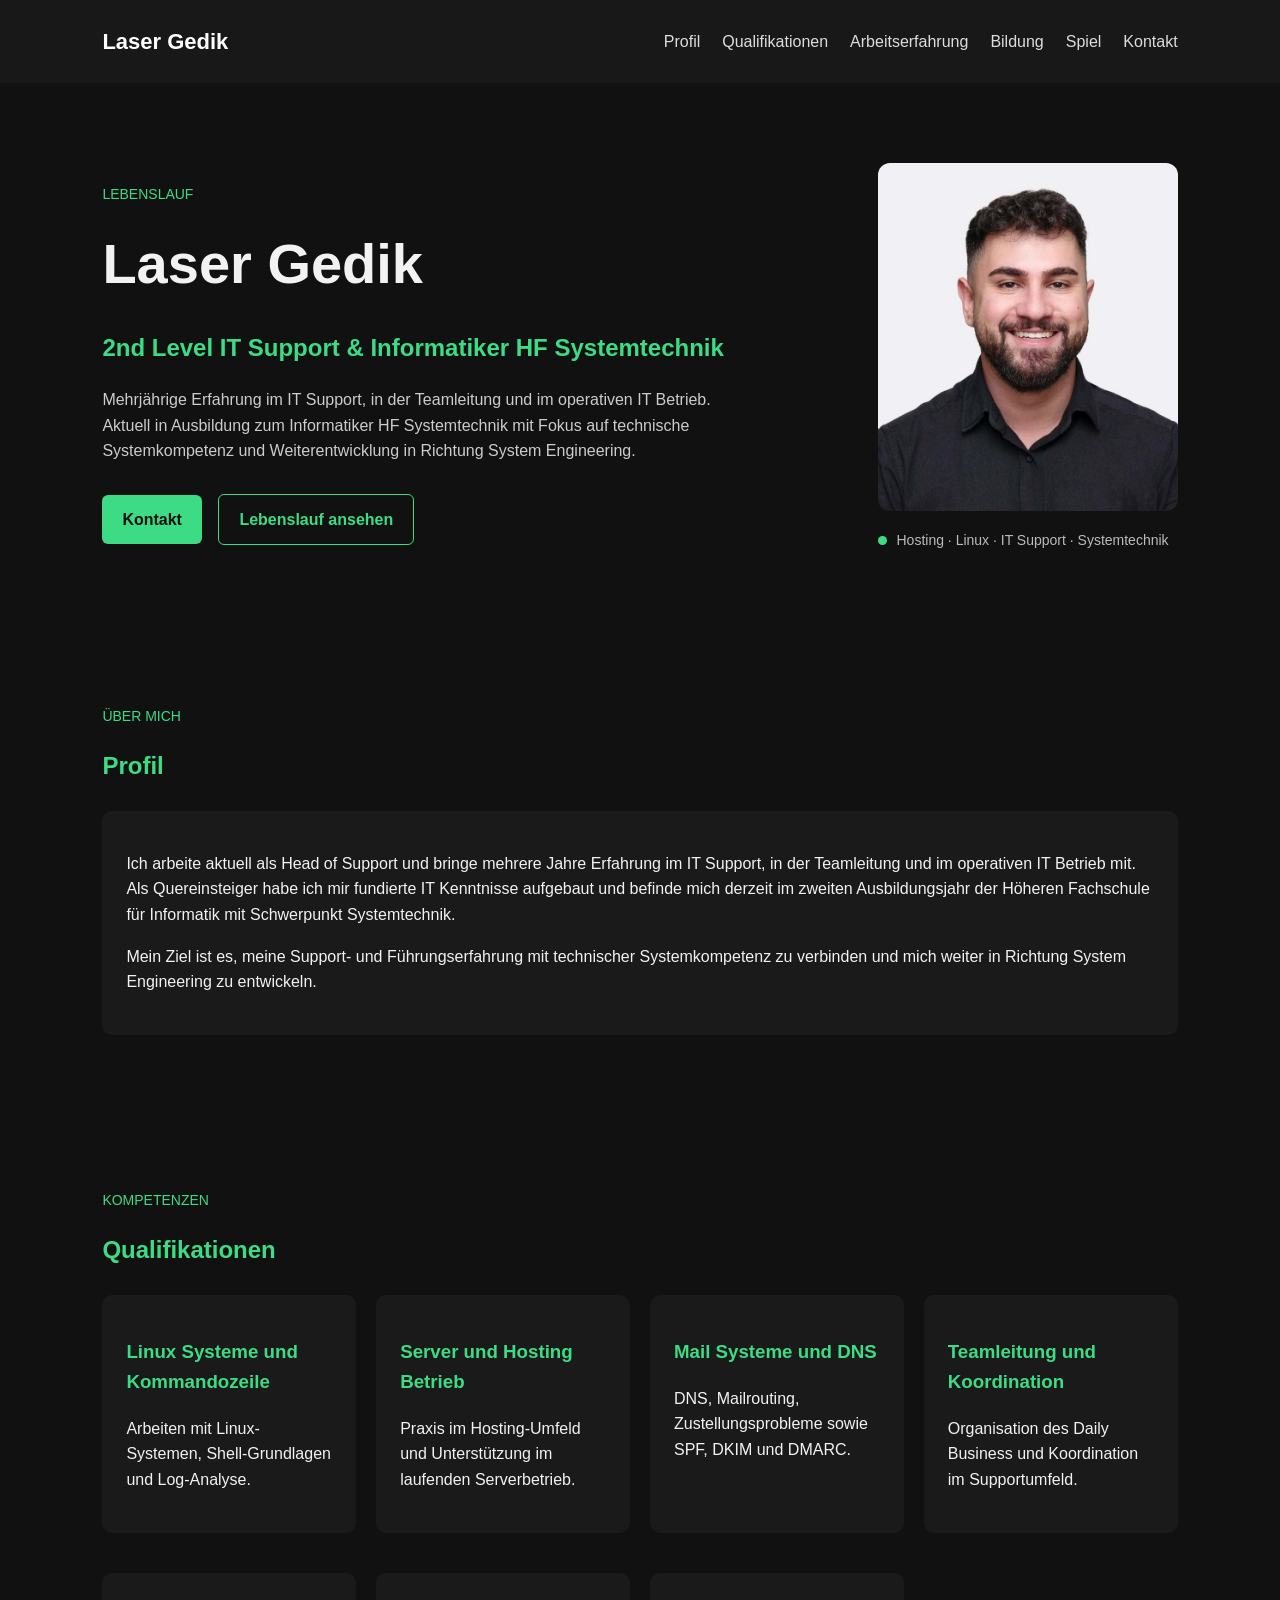
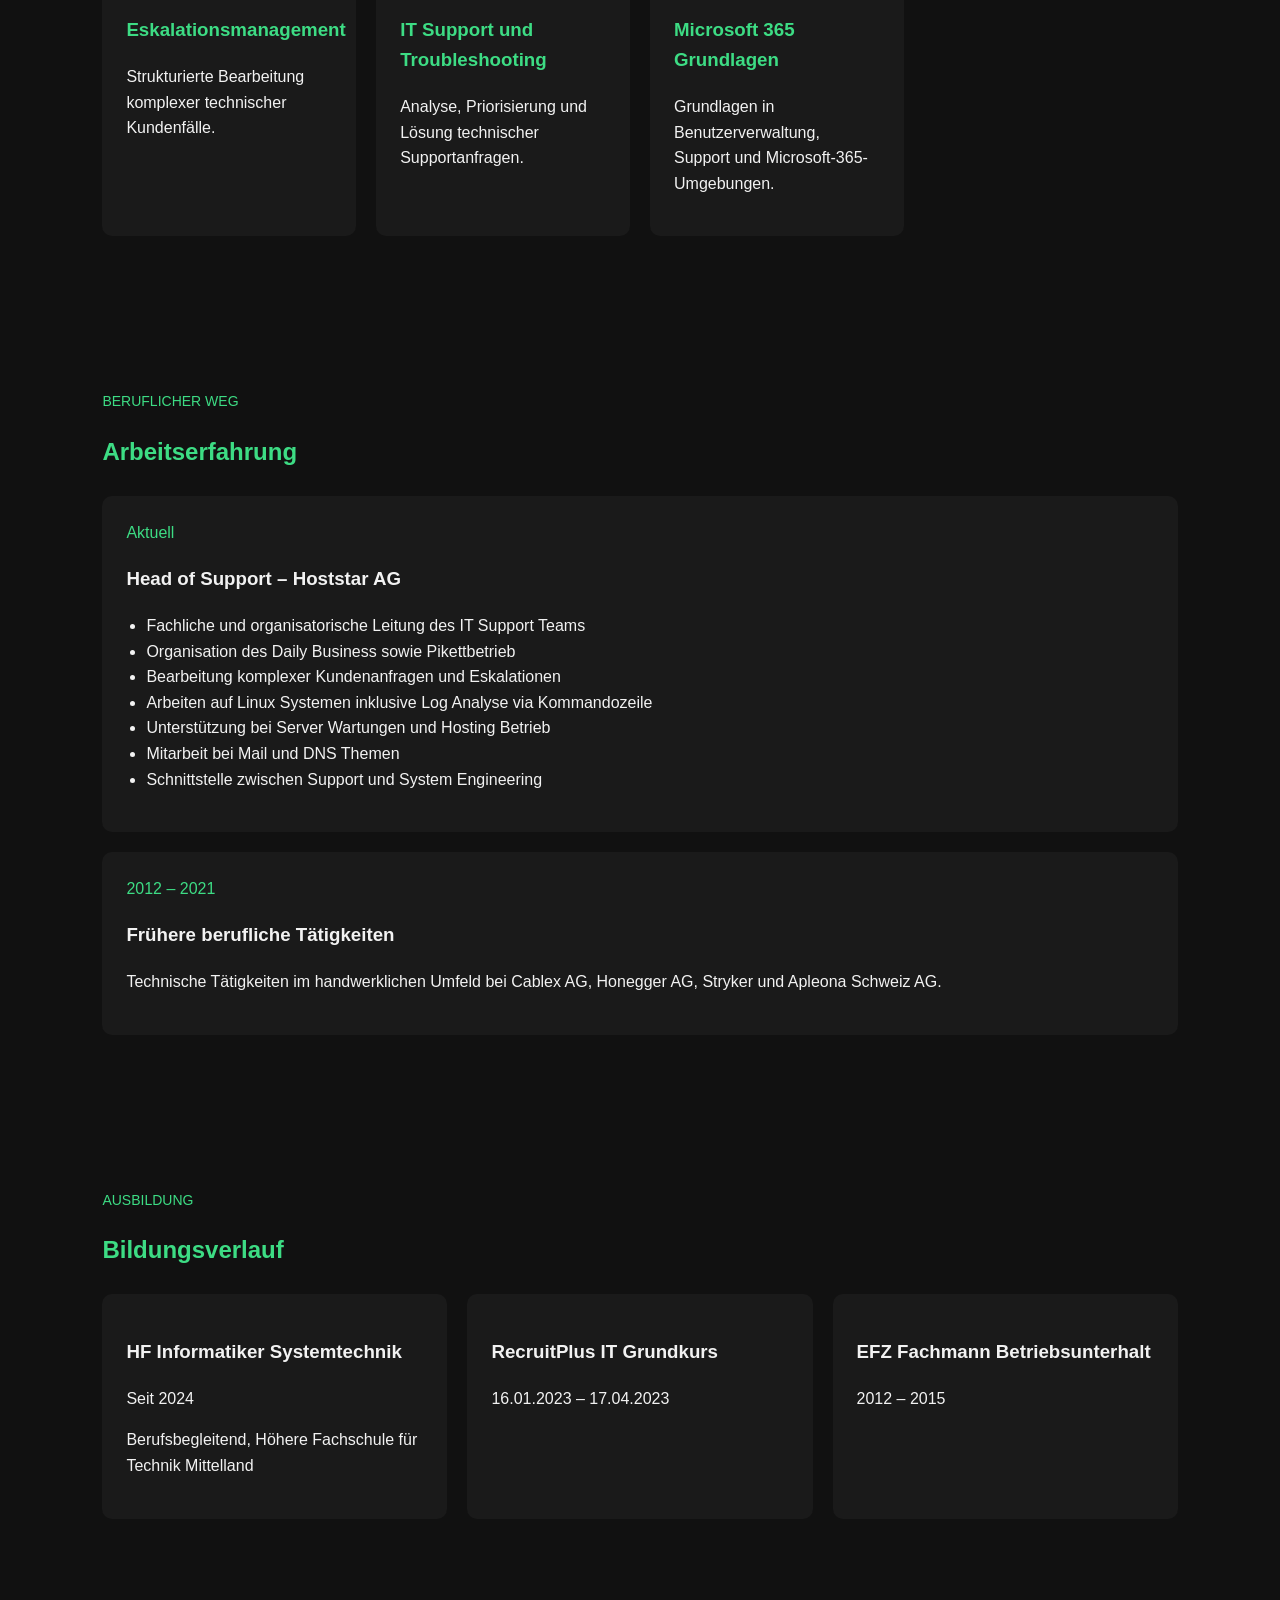
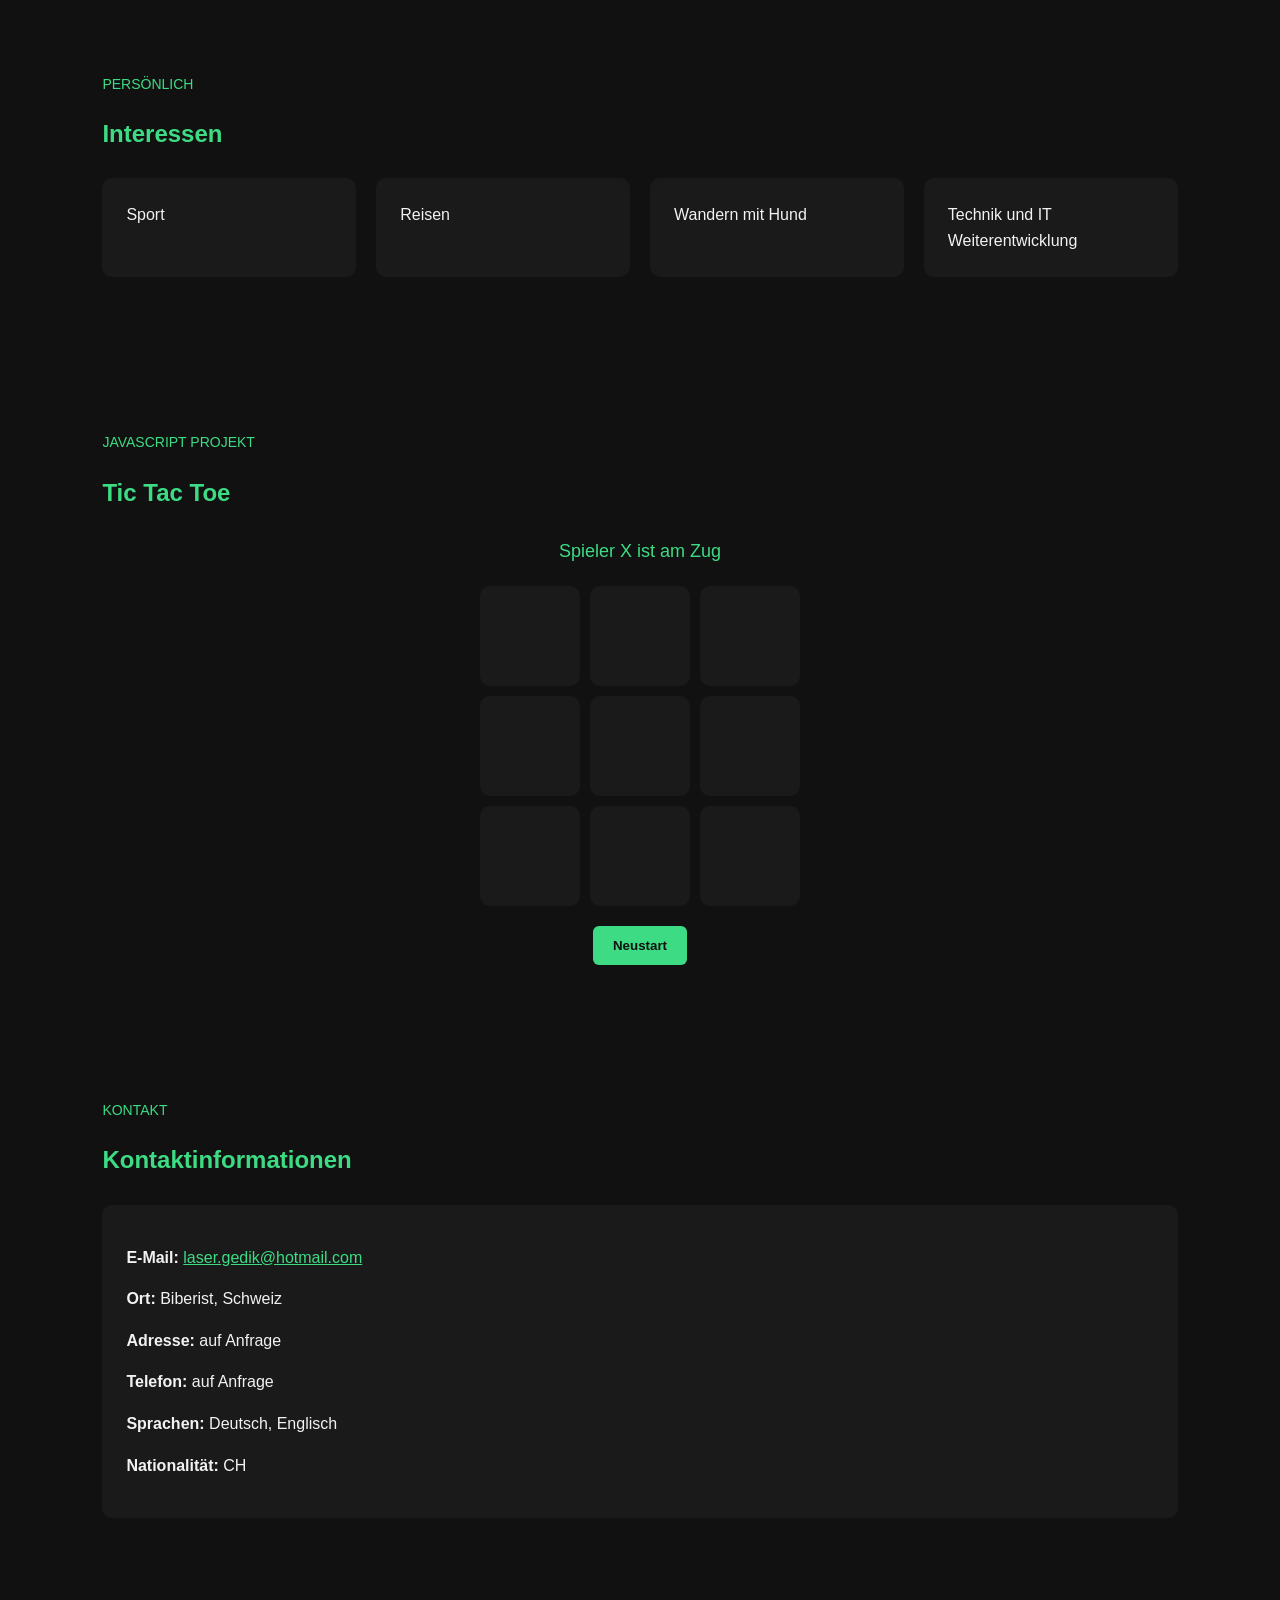
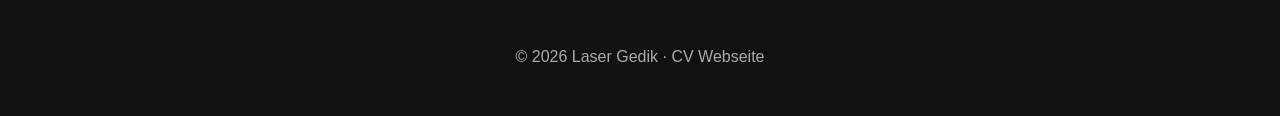
==== cv.html @ 918e074e "index.html umbenennen" ====
<!DOCTYPE html>
<html lang="de">

<head>
  <meta charset="UTF-8">
  <meta name="viewport" content="width=device-width, initial-scale=1.0">
  <title>CV | Laser Gedik</title>
  <link rel="stylesheet" href="css/style.css">
</head>

<body>

  <header class="site-header">

    <nav class="navbar">

      <a href="#home" class="logo">Laser Gedik</a>

      <ul class="nav-links">
        <li><a href="#profil">Profil</a></li>
        <li><a href="#skills">Qualifikationen</a></li>
        <li><a href="#erfahrung">Arbeitserfahrung</a></li>
        <li><a href="#bildung">Bildung</a></li>
        <li><a href="#spiel">Spiel</a></li>
        <li><a href="#kontakt">Kontakt</a></li>
      </ul>

    </nav>

  </header>

  <main>

    <section id="home" class="hero">

      <div class="hero-text">

        <p class="eyebrow">Lebenslauf</p>

        <h1>Laser Gedik</h1>

        <h2>2nd Level IT Support & Informatiker HF Systemtechnik</h2>

        <p class="hero-description">
          Mehrjährige Erfahrung im IT Support, in der Teamleitung
          und im operativen IT Betrieb.
          Aktuell in Ausbildung zum Informatiker HF Systemtechnik
          mit Fokus auf technische Systemkompetenz
          und Weiterentwicklung in Richtung System Engineering.
        </p>

        <div class="hero-actions">
          <a href="#kontakt" class="btn btn-primary">Kontakt</a>

          <a href="#erfahrung" class="btn btn-secondary">
            Lebenslauf ansehen
          </a>
        </div>

      </div>

      <div class="hero-image-card">

        <img
          src="images/profile.jpg"
          alt="Profilfoto von Laser Gedik"
        >

        <div class="image-info">

          <span class="status-dot"></span>

          <span>
            Hosting · Linux · IT Support · Systemtechnik
          </span>

        </div>

      </div>

    </section>

    <section id="profil" class="section">

      <div class="section-header">
        <p class="eyebrow">Über mich</p>
        <h2>Profil</h2>
      </div>

      <div class="card">

        <p>
          Ich arbeite aktuell als Head of Support
          und bringe mehrere Jahre Erfahrung im IT Support,
          in der Teamleitung und im operativen IT Betrieb mit.
          Als Quereinsteiger habe ich mir fundierte IT Kenntnisse aufgebaut
          und befinde mich derzeit im zweiten Ausbildungsjahr
          der Höheren Fachschule für Informatik
          mit Schwerpunkt Systemtechnik.
        </p>

        <p>
          Mein Ziel ist es,
          meine Support- und Führungserfahrung
          mit technischer Systemkompetenz zu verbinden
          und mich weiter in Richtung System Engineering zu entwickeln.
        </p>

      </div>

    </section>

    <section id="skills" class="section">

      <div class="section-header">
        <p class="eyebrow">Kompetenzen</p>
        <h2>Qualifikationen</h2>
      </div>

      <div class="grid skills-grid">

        <div class="skill-card">
          <h3>Linux Systeme und Kommandozeile</h3>

          <p>
            Arbeiten mit Linux-Systemen,
            Shell-Grundlagen und Log-Analyse.
          </p>
        </div>

        <div class="skill-card">
          <h3>Server und Hosting Betrieb</h3>

          <p>
            Praxis im Hosting-Umfeld
            und Unterstützung im laufenden Serverbetrieb.
          </p>
        </div>

        <div class="skill-card">
          <h3>Mail Systeme und DNS</h3>

          <p>
            DNS, Mailrouting,
            Zustellungsprobleme sowie SPF, DKIM und DMARC.
          </p>
        </div>

        <div class="skill-card">
          <h3>Teamleitung und Koordination</h3>

          <p>
            Organisation des Daily Business
            und Koordination im Supportumfeld.
          </p>
        </div>

        <div class="skill-card">
          <h3>Eskalationsmanagement</h3>

          <p>
            Strukturierte Bearbeitung
            komplexer technischer Kundenfälle.
          </p>
        </div>

        <div class="skill-card">
          <h3>IT Support und Troubleshooting</h3>

          <p>
            Analyse, Priorisierung
            und Lösung technischer Supportanfragen.
          </p>
        </div>

        <div class="skill-card">
          <h3>Microsoft 365 Grundlagen</h3>

          <p>
            Grundlagen in Benutzerverwaltung,
            Support und Microsoft-365-Umgebungen.
          </p>
        </div>

      </div>

    </section>

    <section id="erfahrung" class="section">

      <div class="section-header">
        <p class="eyebrow">Beruflicher Weg</p>
        <h2>Arbeitserfahrung</h2>
      </div>

      <div class="timeline">

        <article class="timeline-item">

          <span class="timeline-date">Aktuell</span>

          <h3>Head of Support – Hoststar AG</h3>

          <ul>
            <li>
              Fachliche und organisatorische Leitung
              des IT Support Teams
            </li>

            <li>
              Organisation des Daily Business
              sowie Pikettbetrieb
            </li>

            <li>
              Bearbeitung komplexer Kundenanfragen
              und Eskalationen
            </li>

            <li>
              Arbeiten auf Linux Systemen inklusive
              Log Analyse via Kommandozeile
            </li>

            <li>
              Unterstützung bei Server Wartungen
              und Hosting Betrieb
            </li>

            <li>
              Mitarbeit bei Mail und DNS Themen
            </li>

            <li>
              Schnittstelle zwischen Support
              und System Engineering
            </li>
          </ul>

        </article>

        <article class="timeline-item">

          <span class="timeline-date">2012 – 2021</span>

          <h3>Frühere berufliche Tätigkeiten</h3>

          <p>
            Technische Tätigkeiten im handwerklichen Umfeld
            bei Cablex AG, Honegger AG,
            Stryker und Apleona Schweiz AG.
          </p>

        </article>

      </div>

    </section>

    <section id="bildung" class="section">

      <div class="section-header">
        <p class="eyebrow">Ausbildung</p>
        <h2>Bildungsverlauf</h2>
      </div>

      <div class="grid education-grid">

        <div class="card">
          <h3>HF Informatiker Systemtechnik</h3>

          <p>Seit 2024</p>

          <p>
            Berufsbegleitend,
            Höhere Fachschule für Technik Mittelland
          </p>
        </div>

        <div class="card">
          <h3>RecruitPlus IT Grundkurs</h3>

          <p>16.01.2023 – 17.04.2023</p>
        </div>

        <div class="card">
          <h3>EFZ Fachmann Betriebsunterhalt</h3>

          <p>2012 – 2015</p>
        </div>

      </div>

    </section>

    <section id="interessen" class="section">

      <div class="section-header">
        <p class="eyebrow">Persönlich</p>
        <h2>Interessen</h2>
      </div>

      <div class="grid interests-grid">

        <div class="card">Sport</div>

        <div class="card">Reisen</div>

        <div class="card">Wandern mit Hund</div>

        <div class="card">
          Technik und IT Weiterentwicklung
        </div>

      </div>

    </section>

    <section id="spiel" class="section">

      <div class="section-header">
        <p class="eyebrow">JavaScript Projekt</p>
        <h2>Tic Tac Toe</h2>
      </div>

      <div class="game-container">

        <p class="game-status" id="game-status">
          Spieler X ist am Zug
        </p>

        <div class="game-board">

          <div class="cell" onclick="makeMove(0)"></div>
          <div class="cell" onclick="makeMove(1)"></div>
          <div class="cell" onclick="makeMove(2)"></div>

          <div class="cell" onclick="makeMove(3)"></div>
          <div class="cell" onclick="makeMove(4)"></div>
          <div class="cell" onclick="makeMove(5)"></div>

          <div class="cell" onclick="makeMove(6)"></div>
          <div class="cell" onclick="makeMove(7)"></div>
          <div class="cell" onclick="makeMove(8)"></div>

        </div>

        <button class="reset-btn" onclick="resetGame()">
          Neustart
        </button>

      </div>

    </section>

    <section id="kontakt" class="section">

      <div class="section-header">
        <p class="eyebrow">Kontakt</p>
        <h2>Kontaktinformationen</h2>
      </div>

      <div class="contact-card">

        <p>
          <strong>E-Mail:</strong>

          <a href="mailto:laser.gedik@hotmail.com">
            laser.gedik@hotmail.com
          </a>
        </p>

        <p>
          <strong>Ort:</strong>
          Biberist, Schweiz
        </p>

        <p>
          <strong>Adresse:</strong>
          auf Anfrage
        </p>

        <p>
          <strong>Telefon:</strong>
          auf Anfrage
        </p>

        <p>
          <strong>Sprachen:</strong>
          Deutsch, Englisch
        </p>

        <p>
          <strong>Nationalität:</strong>
          CH
        </p>

      </div>

    </section>

  </main>

  <footer>
    <p>© 2026 Laser Gedik · CV Webseite</p>
  </footer>

  <script src="js/main.js"></script>

</body>

</html>
---- css/style.css ----
* {
  box-sizing: border-box;
}

body {
  margin: 0;
  font-family: Arial, sans-serif;
  background-color: #111;
  color: #f2f2f2;
  line-height: 1.6;
}

/* Navigation */

.navbar {
  display: flex;
  justify-content: space-between;
  align-items: center;

  padding: 24px 8%;

  background-color: #181818;
}

.logo {
  color: white;
  text-decoration: none;
  font-weight: bold;
  font-size: 22px;
}

.nav-links {
  list-style: none;

  display: flex;

  gap: 22px;

  margin: 0;
  padding: 0;
}

.nav-links a {
  color: #ddd;
  text-decoration: none;
}

.nav-links a:hover {
  color: #3ddc84;
}

/* Hero */

.hero {
  display: flex;
  align-items: center;
  justify-content: space-between;

  gap: 50px;

  padding: 80px 8%;
}

.hero-text {
  max-width: 650px;
}

.eyebrow {
  color: #3ddc84;

  font-size: 14px;

  text-transform: uppercase;
}

h1 {
  font-size: 56px;
  margin: 10px 0;
}

h2 {
  color: #3ddc84;
}

.hero-description {
  color: #ccc;
}

.hero-actions {
  margin-top: 30px;
}

/* Buttons */

.btn {
  display: inline-block;

  margin-right: 12px;

  padding: 12px 20px;

  border-radius: 6px;

  text-decoration: none;

  font-weight: bold;
}

.btn-primary {
  background-color: #3ddc84;
  color: #111;
}

.btn-secondary {
  border: 1px solid #3ddc84;
  color: #3ddc84;
}

/* Bild */

.hero-image-card {
  max-width: 300px;
}

.hero-image-card img {
  width: 100%;
  border-radius: 12px;
}

.image-info {
  margin-top: 10px;

  color: #bbb;

  font-size: 14px;
}

.status-dot {
  display: inline-block;

  width: 9px;
  height: 9px;

  background-color: #3ddc84;

  border-radius: 50%;

  margin-right: 6px;
}

/* Sections */

.section {
  padding: 60px 8%;
}

.section-header {
  margin-bottom: 25px;
}

.card,
.skill-card,
.timeline-item,
.contact-card {
  background-color: #1a1a1a;

  padding: 24px;

  border-radius: 10px;

  margin-bottom: 20px;
}

/* Grid */

.grid {
  display: grid;
  gap: 20px;
}

.skills-grid,
.education-grid,
.interests-grid {
  grid-template-columns: repeat(auto-fit, minmax(230px, 1fr));
}

/* Skills */

.skill-card h3,
.timeline-date,
.contact-card a {
  color: #3ddc84;
}

.timeline-item ul {
  padding-left: 20px;
}

/* Footer */

footer {
  text-align: center;

  padding: 30px;

  color: #aaa;
}

/* Tablet */

@media (max-width: 1024px) {

  .hero {
    gap: 35px;
  }

  h1 {
    font-size: 48px;
  }

  h2 {
    font-size: 24px;
  }

  .hero-image-card {
    max-width: 260px;
  }
}

/* Mobile */

@media (max-width: 700px) {

  .navbar,
  .hero {
    flex-direction: column;

    text-align: center;
  }

  .nav-links {
    flex-wrap: wrap;

    justify-content: center;

    gap: 14px;
  }

  .hero {
    padding: 50px 6%;
  }

  h1 {
    font-size: 40px;
  }

  h2 {
    font-size: 21px;
  }

  .hero-actions {
    display: flex;

    flex-direction: column;

    gap: 12px;
  }

  .btn {
    margin-right: 0;
  }

  .section {
    padding: 45px 6%;
  }
}

/* Login */

.login-page {
  display: flex;

  justify-content: center;
  align-items: center;

  min-height: 100vh;

  padding: 20px;
}

.login-box {
  background-color: #1a1a1a;

  padding: 40px;

  border-radius: 12px;

  width: 100%;
  max-width: 400px;

  text-align: center;
}

.login-box h1 {
  margin-bottom: 20px;
}

.login-box p {
  margin-bottom: 20px;
}

.login-box input {
  width: 100%;

  padding: 12px;

  border: none;

  border-radius: 6px;

  margin-bottom: 20px;

  background-color: #222;

  color: white;
}

.login-box button {
  width: 100%;

  padding: 12px;

  border: none;

  border-radius: 6px;

  background-color: #3ddc84;

  color: black;

  font-weight: bold;

  cursor: pointer;
}

.login-box button:hover {
  opacity: 0.9;
}

#login-message {
  margin-top: 15px;
}
/* Tic Tac Toe */

.game-container {
  text-align: center;
}

.game-status {
  margin-bottom: 20px;

  font-size: 18px;

  color: #3ddc84;
}

.game-board {
  display: grid;

  grid-template-columns: repeat(3, 100px);

  gap: 10px;

  justify-content: center;

  margin-bottom: 20px;
}

.cell {
  width: 100px;
  height: 100px;

  background-color: #1a1a1a;

  border-radius: 10px;

  display: flex;

  justify-content: center;
  align-items: center;

  font-size: 40px;

  cursor: pointer;
}

.cell:hover {
  background-color: #222;
}

.reset-btn {
  padding: 12px 20px;

  border: none;

  border-radius: 6px;

  background-color: #3ddc84;

  color: #111;

  font-weight: bold;

  cursor: pointer;
}

.reset-btn:hover {
  opacity: 0.9;
}
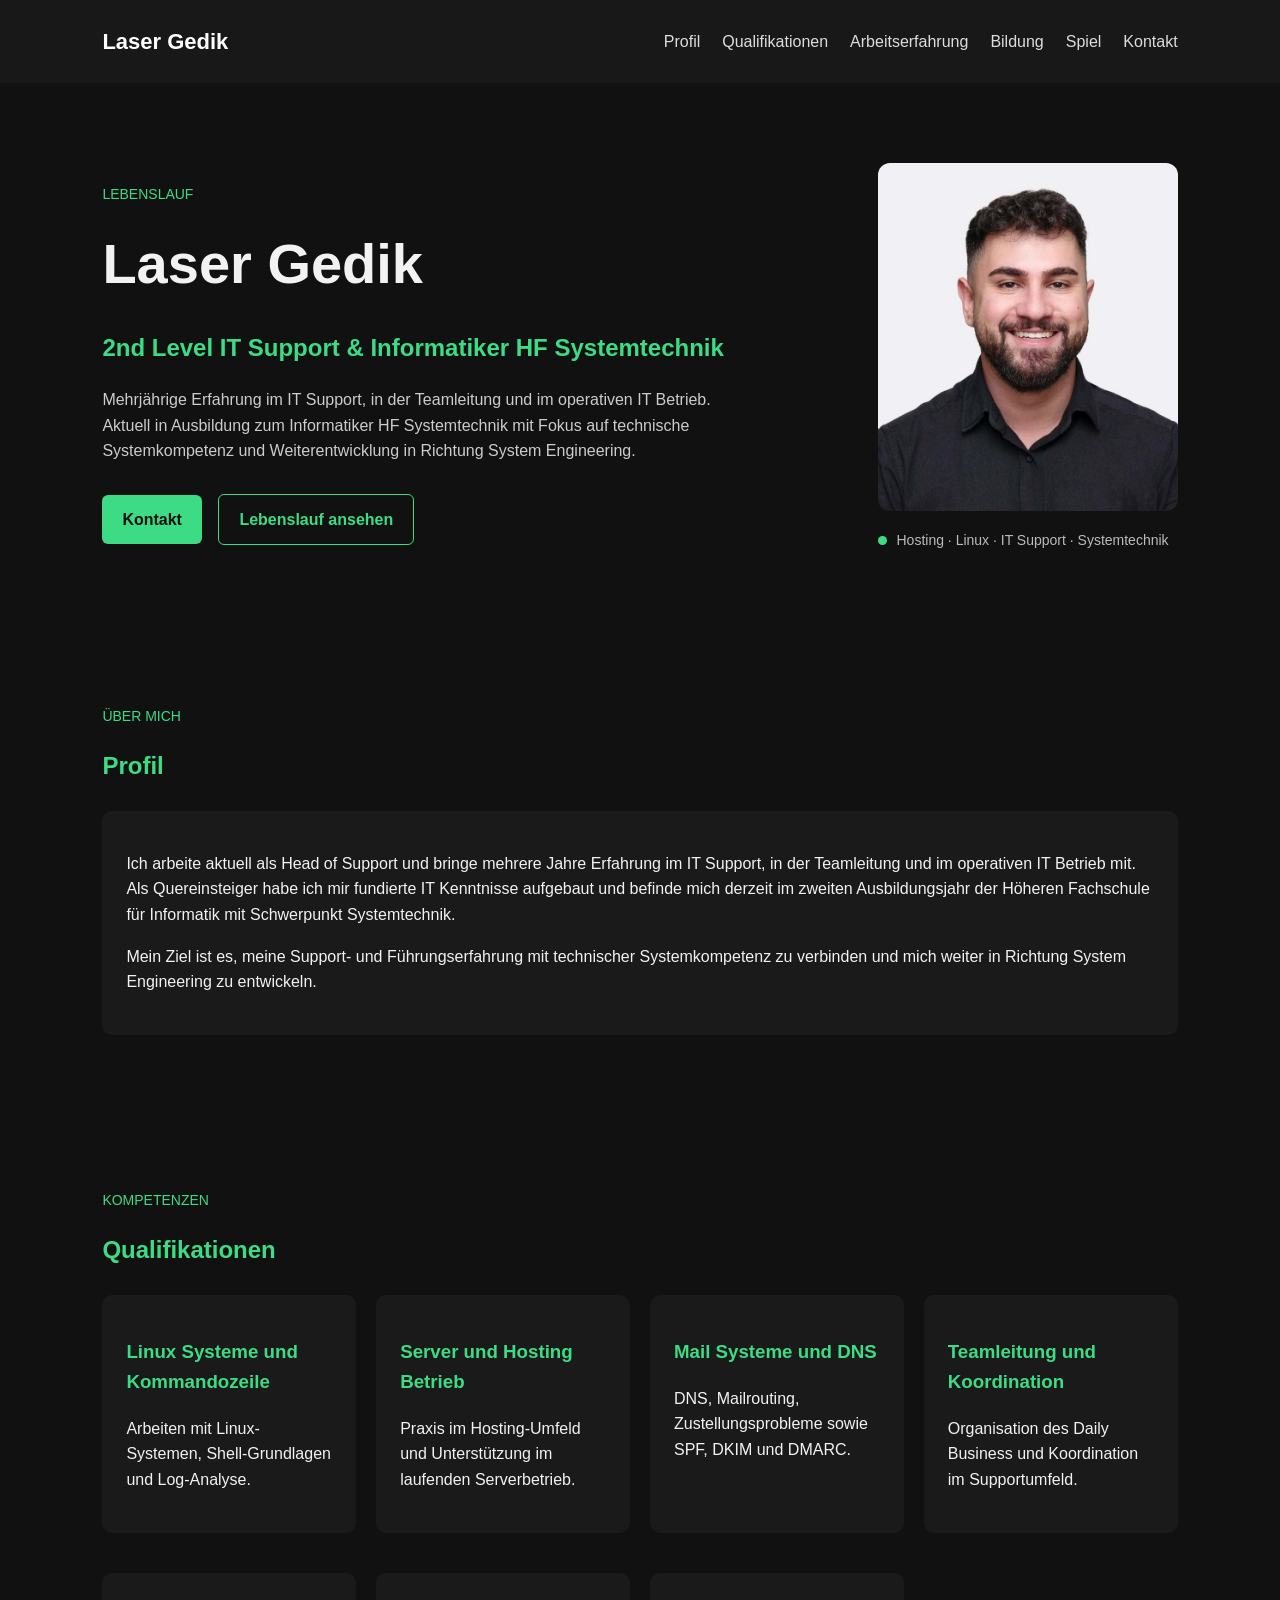
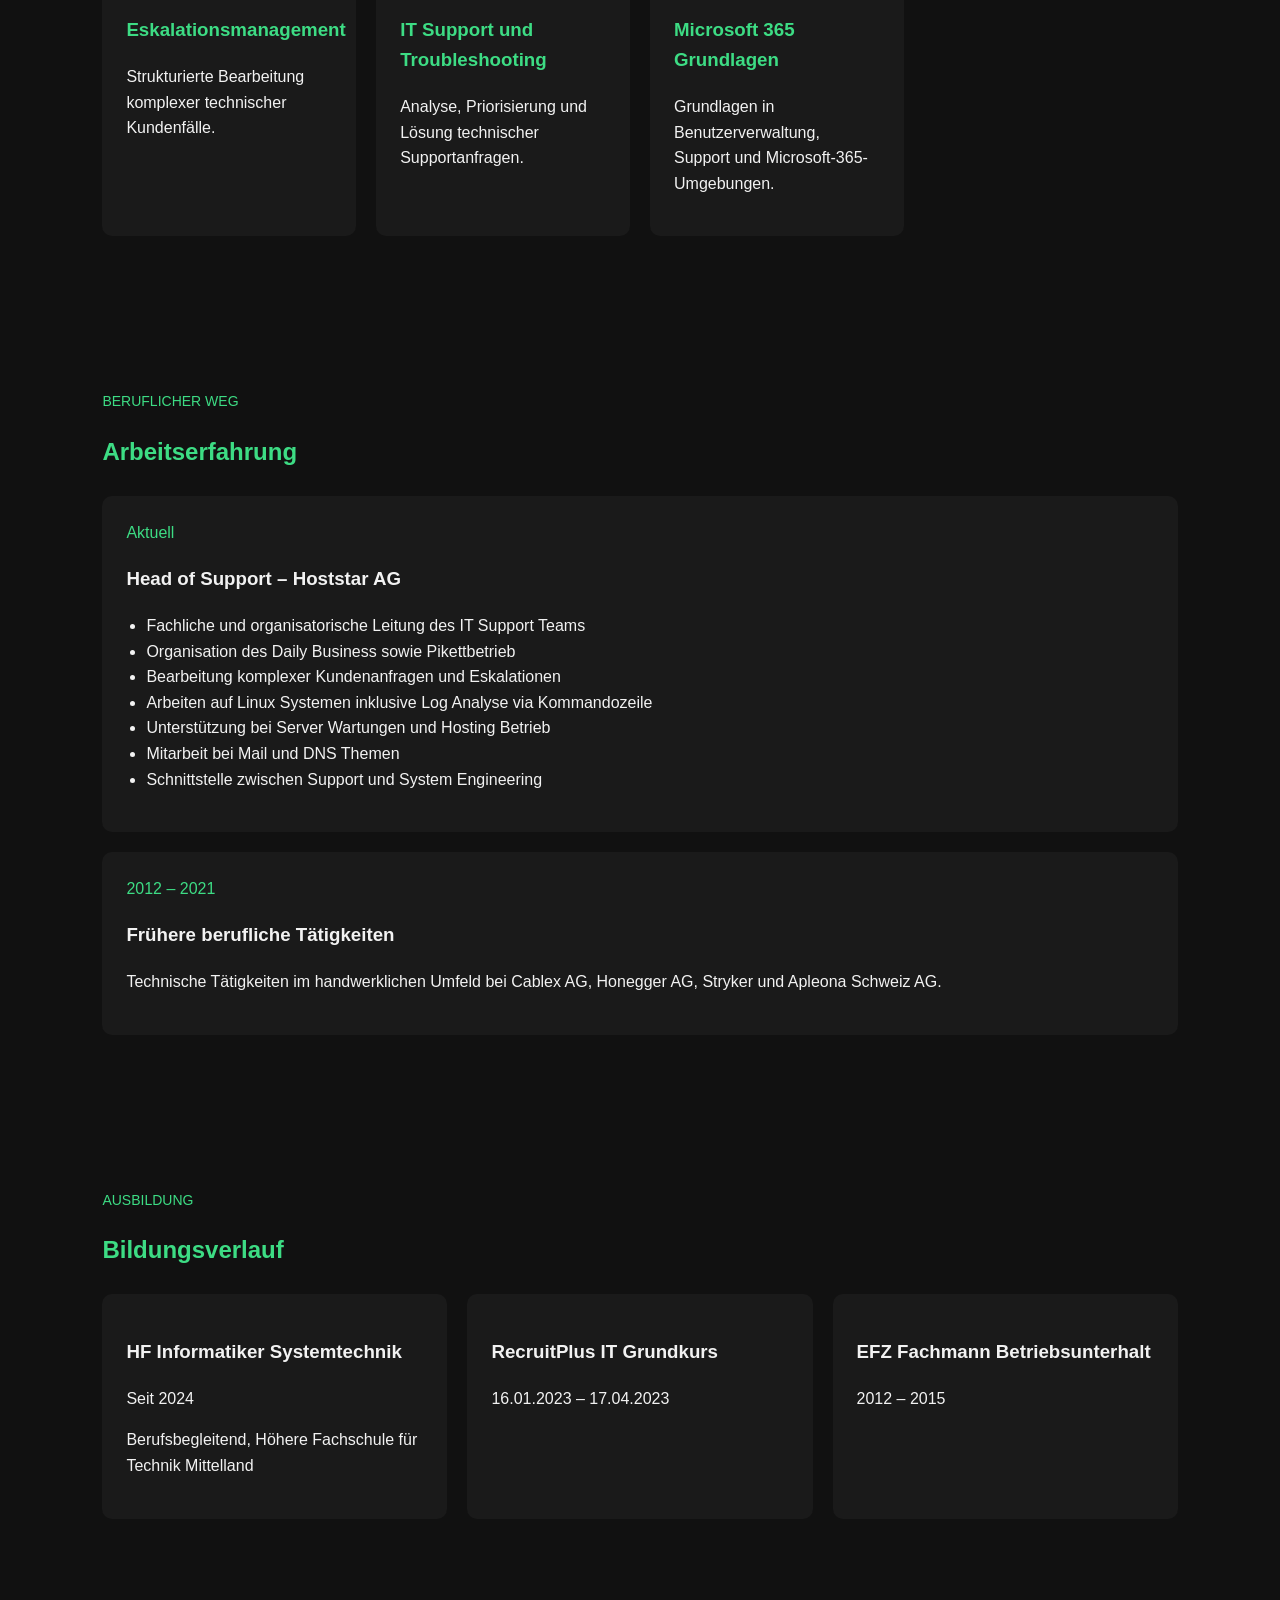
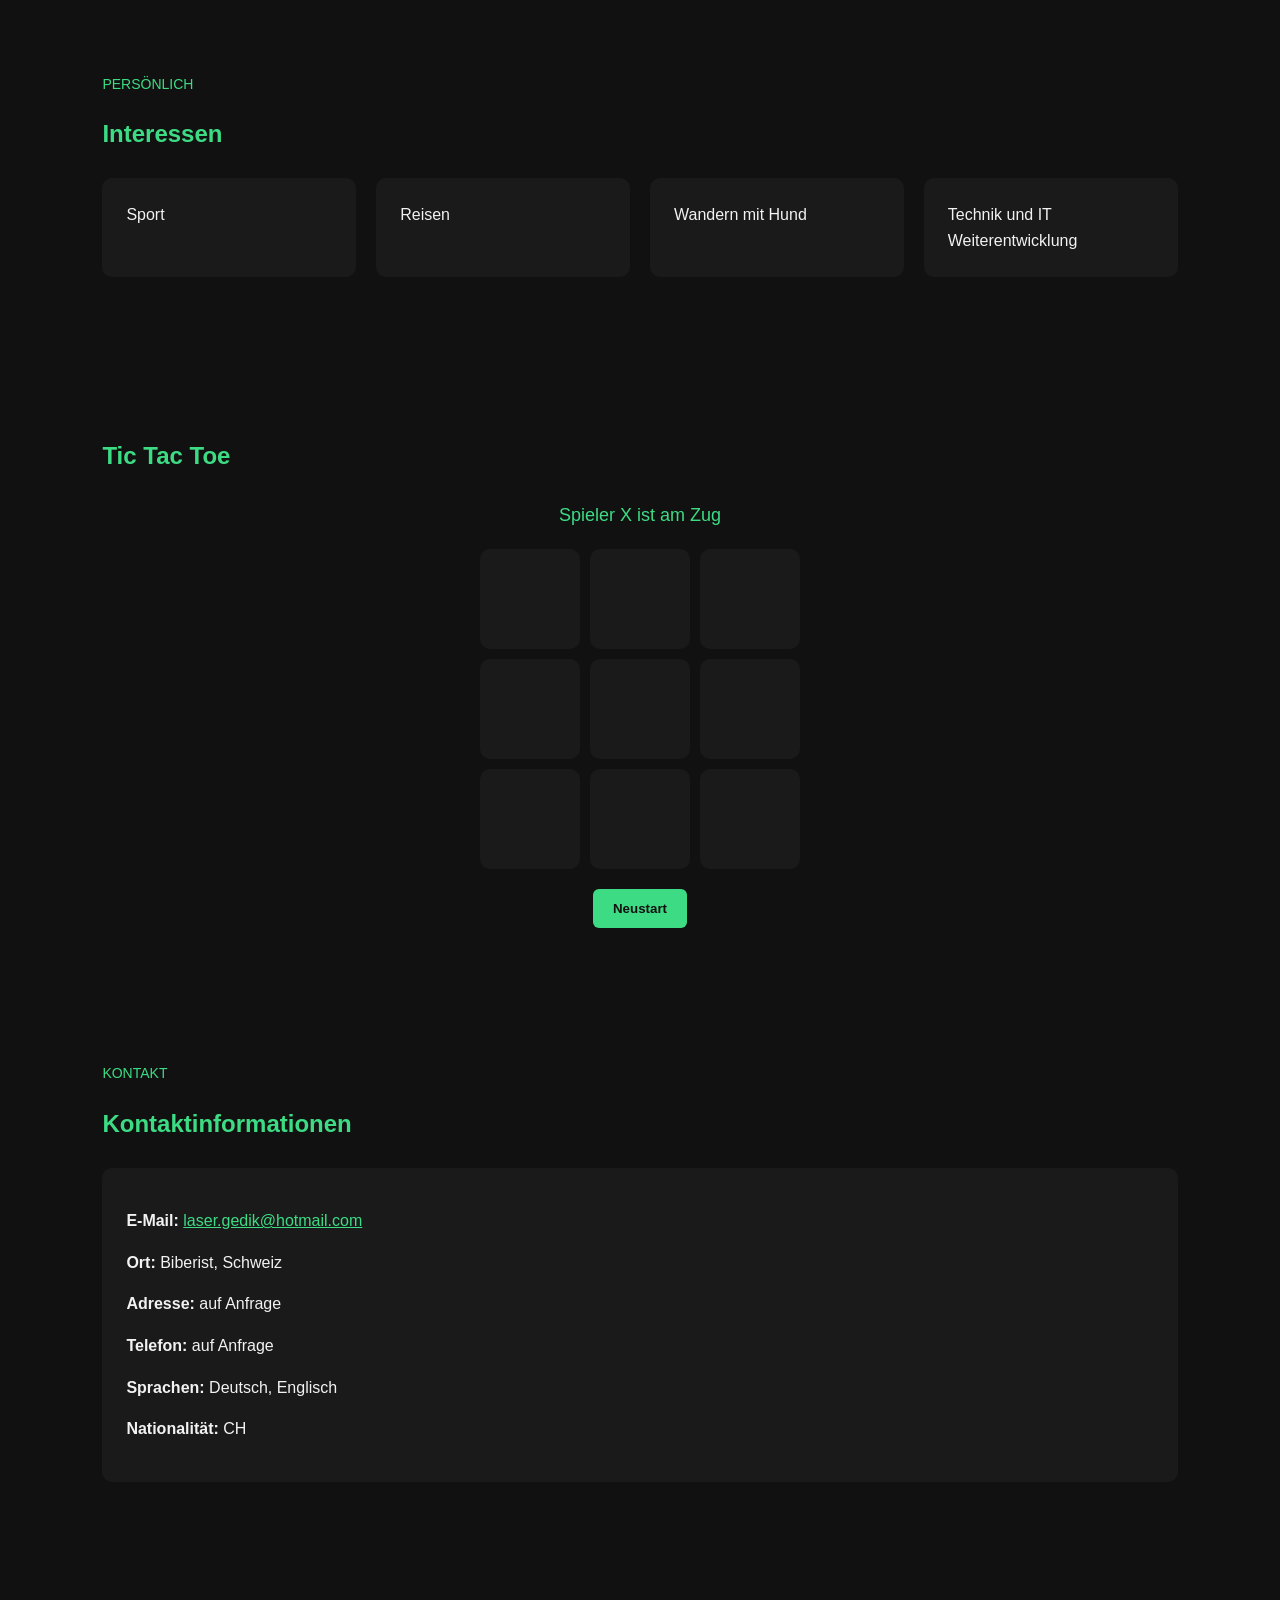
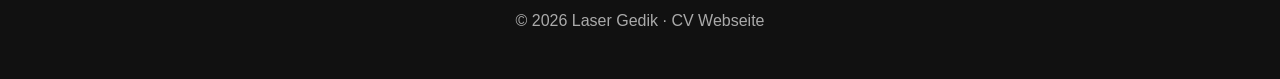
==== commit 8befcca7: "anpassungen html" ====
--- a/cv.html
+++ b/cv.html
@@ -319,7 +319,6 @@
     <section id="spiel" class="section">
 
       <div class="section-header">
-        <p class="eyebrow">JavaScript Projekt</p>
         <h2>Tic Tac Toe</h2>
       </div>
 
